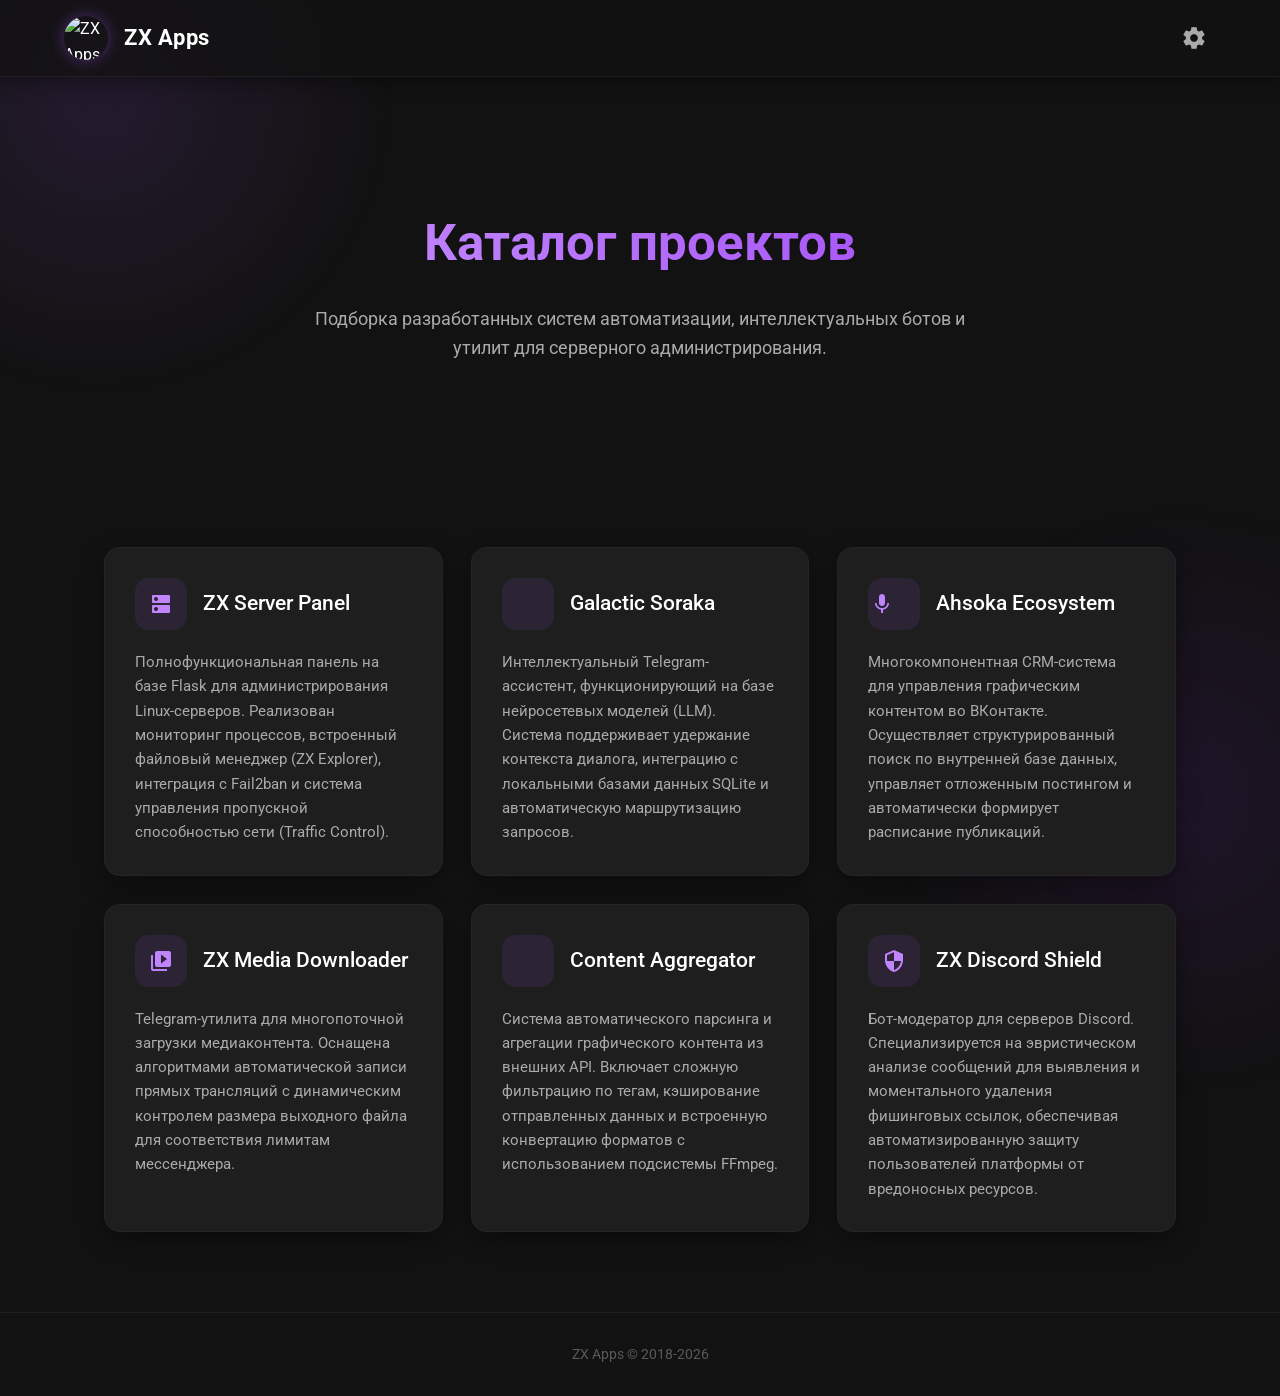
==== templates/index.html @ 3e59f1d2 "Create index.html" ====
<!DOCTYPE html>
<html lang="ru">
<head>
    <meta charset="UTF-8">
    <meta name="viewport" content="width=device-width, initial-scale=1.0">
    <title>ZX Apps | Каталог проектов</title>
    <meta name="description" content="Каталог разработанных систем автоматизации, ботов и серверных панелей.">
    
    <!-- Иконка для вкладки браузера -->
    <link rel="icon" type="image/svg+xml" href="static/zx_logo.svg">
    <link rel="shortcut icon" href="static/zx_logo.svg">
    
    <!-- Подключение шрифтов Material Design -->
    <link href="https://fonts.googleapis.com/css2?family=Roboto:wght@300;400;500;700&display=swap" rel="stylesheet">
    <link href="https://fonts.googleapis.com/icon?family=Material+Icons" rel="stylesheet">
    
    <style>
        /* Темная цветовая палитра на основе логотипа */
        :root {
            --primary: #a855f7;
            --primary-light: #c084fc;
            --bg-dark: #121212;
            --surface: #1e1e1e;
            --surface-hover: #2c2c2c;
            --text-primary: #ffffff;
            --text-secondary: #aaaaaa;
            --shadow: 0 8px 24px rgba(0, 0, 0, 0.4);
            --transition: all 0.3s cubic-bezier(0.25, 0.8, 0.25, 1);
        }

        * {
            margin: 0;
            padding: 0;
            box-sizing: border-box;
            font-family: 'Roboto', sans-serif;
            -webkit-font-smoothing: antialiased;
        }

        body {
            background-color: var(--bg-dark);
            color: var(--text-primary);
            overflow-x: hidden;
            line-height: 1.6;
        }

        /* Анимированный фон (Градиентные пятна) */
        .bg-glow {
            position: fixed;
            width: 600px;
            height: 600px;
            background: radial-gradient(circle, rgba(168, 85, 247, 0.12) 0%, rgba(18, 18, 18, 0) 70%);
            border-radius: 50%;
            top: -200px;
            left: -200px;
            z-index: -1;
            animation: float 10s infinite alternate ease-in-out;
            pointer-events: none;
        }
        .bg-glow:nth-child(2) {
            top: auto;
            bottom: -200px;
            left: auto;
            right: -200px;
            background: radial-gradient(circle, rgba(126, 34, 206, 0.12) 0%, rgba(18, 18, 18, 0) 70%);
            animation-delay: -5s;
        }

        @keyframes float {
            0% { transform: translate(0, 0); }
            100% { transform: translate(40px, 40px); }
        }

        /* Навигация (Glassmorphism) */
        header {
            padding: 16px 5%;
            display: flex;
            align-items: center;
            justify-content: space-between; /* Изменено: расталкиваем логотип и настройки по краям */
            background: rgba(18, 18, 18, 0.75);
            backdrop-filter: blur(12px);
            -webkit-backdrop-filter: blur(12px);
            position: sticky;
            top: 0;
            z-index: 100;
            box-shadow: 0 4px 20px rgba(0,0,0,0.4);
            border-bottom: 1px solid rgba(255, 255, 255, 0.05);
        }

        .logo-container {
            display: flex;
            align-items: center;
            gap: 16px;
            text-decoration: none;
            color: inherit;
        }

        .logo {
            width: 44px;
            height: 44px;
            border-radius: 50%;
            object-fit: cover;
            box-shadow: 0 0 15px rgba(168, 85, 247, 0.4);
            transition: var(--transition);
        }

        .logo-container:hover .logo {
            transform: scale(1.05);
            box-shadow: 0 0 20px rgba(168, 85, 247, 0.6);
        }

        .brand-name {
            font-size: 1.4rem;
            font-weight: 700;
            letter-spacing: 0.5px;
            color: var(--text-primary);
        }

        /* Кнопка настроек */
        .settings-btn {
            display: flex;
            align-items: center;
            justify-content: center;
            width: 44px; /* Тот же размер, что и у логотипа */
            height: 44px;
            border-radius: 50%;
            color: var(--text-secondary);
            text-decoration: none;
            transition: var(--transition);
            background: transparent;
        }

        .settings-btn .material-icons {
            font-size: 26px;
            transition: transform 0.5s ease; /* Плавное вращение */
        }

        .settings-btn:hover {
            color: var(--primary-light);
            background: rgba(168, 85, 247, 0.1);
            box-shadow: 0 0 15px rgba(168, 85, 247, 0.2);
        }

        .settings-btn:hover .material-icons {
            transform: rotate(90deg); /* Эффект вращения шестеренки */
        }

        /* Главный экран */
        .hero {
            min-height: 50vh;
            display: flex;
            flex-direction: column;
            justify-content: center;
            align-items: center;
            text-align: center;
            padding: 60px 20px;
            opacity: 0;
            transform: translateY(30px);
            animation: fadeUp 1s forwards ease-out;
        }

        .hero h1 {
            font-size: 3.2rem;
            margin-bottom: 20px;
            background: linear-gradient(45deg, var(--primary-light), var(--primary));
            -webkit-background-clip: text;
            -webkit-text-fill-color: transparent;
            font-weight: 700;
        }

        .hero p {
            font-size: 1.15rem;
            color: var(--text-secondary);
            max-width: 650px;
            margin-bottom: 40px;
        }

        /* Сетка проектов */
        .projects-section {
            padding: 20px 5% 80px;
            max-width: 1200px;
            margin: 0 auto;
        }

        .grid {
            display: grid;
            grid-template-columns: repeat(auto-fit, minmax(300px, 1fr));
            gap: 28px;
        }

        /* Карточка Material Design */
        .card {
            background: var(--surface);
            border-radius: 16px;
            padding: 30px;
            box-shadow: var(--shadow);
            transition: var(--transition);
            position: relative;
            overflow: hidden;
            opacity: 0;
            transform: translateY(40px);
            border: 1px solid rgba(255,255,255,0.03);
        }

        .card::before {
            content: '';
            position: absolute;
            top: 0; left: 0; right: 0;
            height: 3px;
            background: var(--primary);
            transform: scaleX(0);
            transform-origin: left;
            transition: transform 0.4s ease;
        }

        .card:hover {
            transform: translateY(-8px);
            background: var(--surface-hover);
            box-shadow: 0 15px 35px rgba(168, 85, 247, 0.15);
            border-color: rgba(255,255,255,0.08);
        }

        .card:hover::before {
            transform: scaleX(1);
        }

        .card-header {
            display: flex;
            align-items: center;
            gap: 16px;
            margin-bottom: 20px;
        }

        .card-icon {
            display: flex;
            align-items: center;
            justify-content: center;
            width: 52px;
            height: 52px;
            background: rgba(168, 85, 247, 0.1);
            color: var(--primary-light);
            border-radius: 14px;
            font-size: 28px;
        }

        .card-title {
            font-size: 1.3rem;
            font-weight: 500;
            color: var(--text-primary);
        }

        .card-desc {
            color: var(--text-secondary);
            font-size: 0.95rem;
            line-height: 1.6;
        }

        /* Анимации появления (Intersection Observer) */
        .visible {
            opacity: 1 !important;
            transform: translateY(0) !important;
        }

        @keyframes fadeUp {
            to {
                opacity: 1;
                transform: translateY(0);
            }
        }

        footer {
            text-align: center;
            padding: 30px;
            color: rgba(255, 255, 255, 0.3);
            border-top: 1px solid rgba(255,255,255,0.05);
            font-size: 0.9rem;
        }

        @media (max-width: 768px) {
            .hero h1 { font-size: 2.4rem; }
            .hero p { font-size: 1rem; }
            .grid { grid-template-columns: 1fr; }
        }
    </style>
</head>
<body>

    <!-- Фоновые элементы -->
    <div class="bg-glow"></div>
    <div class="bg-glow"></div>

    <header>
        <!-- Ссылка на главную страницу -->
        <a href="/" class="logo-container">
            <img src="zx_logo.svg" alt="ZX Apps Logo" class="logo">
            <div class="brand-name">ZX Apps</div>
        </a>
        
        <!-- Ссылка на настройки -->
        <a href="/settings" class="settings-btn" title="Настройки">
            <span class="material-icons">settings</span>
        </a>
    </header>

    <main>
        <section class="hero">
            <h1>Каталог проектов</h1>
            <p>Подборка разработанных систем автоматизации, интеллектуальных ботов и утилит для серверного администрирования.</p>
        </section>

        <section class="projects-section">
            <div class="grid">
                
                <!-- Server -->
                <div class="card observe">
                    <div class="card-header">
                        <div class="card-icon"><span class="material-icons">dns</span></div>
                        <h3 class="card-title">ZX Server Panel</h3>
                    </div>
                    <p class="card-desc">Полнофункциональная панель на базе Flask для администрирования Linux-серверов. Реализован мониторинг процессов, встроенный файловый менеджер (ZX Explorer), интеграция с Fail2ban и система управления пропускной способностью сети (Traffic Control).</p>
                </div>

                <!-- Soraka -->
                <div class="card observe" style="transition-delay: 0.1s;">
                    <div class="card-header">
                        <div class="card-icon"><span class="material-icons">smart_toy</span></div>
                        <h3 class="card-title">Galactic Soraka</h3>
                    </div>
                    <p class="card-desc">Интеллектуальный Telegram-ассистент, функционирующий на базе нейросетевых моделей (LLM). Система поддерживает удержание контекста диалога, интеграцию с локальными базами данных SQLite и автоматическую маршрутизацию запросов.</p>
                </div>

                <!-- Ahsoka Ecosystem -->
                <div class="card observe" style="transition-delay: 0.2s;">
                    <div class="card-header">
                        <div class="card-icon"><span class="material-icons">dynamic_feed</span></div>
                        <h3 class="card-title">Ahsoka Ecosystem</h3>
                    </div>
                    <p class="card-desc">Многокомпонентная CRM-система для управления графическим контентом во ВКонтакте. Осуществляет структурированный поиск по внутренней базе данных, управляет отложенным постингом и автоматически формирует расписание публикаций.</p>
                </div>

                <!-- YT_DL -->
                <div class="card observe" style="transition-delay: 0.3s;">
                    <div class="card-header">
                        <div class="card-icon"><span class="material-icons">video_library</span></div>
                        <h3 class="card-title">ZX Media Downloader</h3>
                    </div>
                    <p class="card-desc">Telegram-утилита для многопоточной загрузки медиаконтента. Оснащена алгоритмами автоматической записи прямых трансляций с динамическим контролем размера выходного файла для соответствия лимитам мессенджера.</p>
                </div>

                <!-- R34 -->
                <div class="card observe" style="transition-delay: 0.4s;">
                    <div class="card-header">
                        <div class="card-icon"><span class="material-icons">data_exploration</span></div>
                        <h3 class="card-title">Content Aggregator</h3>
                    </div>
                    <p class="card-desc">Система автоматического парсинга и агрегации графического контента из внешних API. Включает сложную фильтрацию по тегам, кэширование отправленных данных и встроенную конвертацию форматов с использованием подсистемы FFmpeg.</p>
                </div>

                <!-- Zotic -->
                <div class="card observe" style="transition-delay: 0.5s;">
                    <div class="card-header">
                        <div class="card-icon"><span class="material-icons">security</span></div>
                        <h3 class="card-title">ZX Discord Shield</h3>
                    </div>
                    <p class="card-desc">Бот-модератор для серверов Discord. Специализируется на эвристическом анализе сообщений для выявления и моментального удаления фишинговых ссылок, обеспечивая автоматизированную защиту пользователей платформы от вредоносных ресурсов.</p>
                </div>

            </div>
        </section>
    </main>

    <footer>
        <p>ZX Apps &copy; 2018-2026</p>
    </footer>

    <script>
        // JS для оптимизированной анимации появления при скролле
        document.addEventListener("DOMContentLoaded", () => {
            const observerOptions = {
                root: null,
                rootMargin: '0px',
                threshold: 0.15
            };

            const observer = new IntersectionObserver((entries, observer) => {
                entries.forEach(entry => {
                    if (entry.isIntersecting) {
                        entry.target.classList.add('visible');
                        observer.unobserve(entry.target);
                    }
                });
            }, observerOptions);

            const cards = document.querySelectorAll('.observe');
            cards.forEach(card => observer.observe(card));
        });
    </script>
</body>
</html>
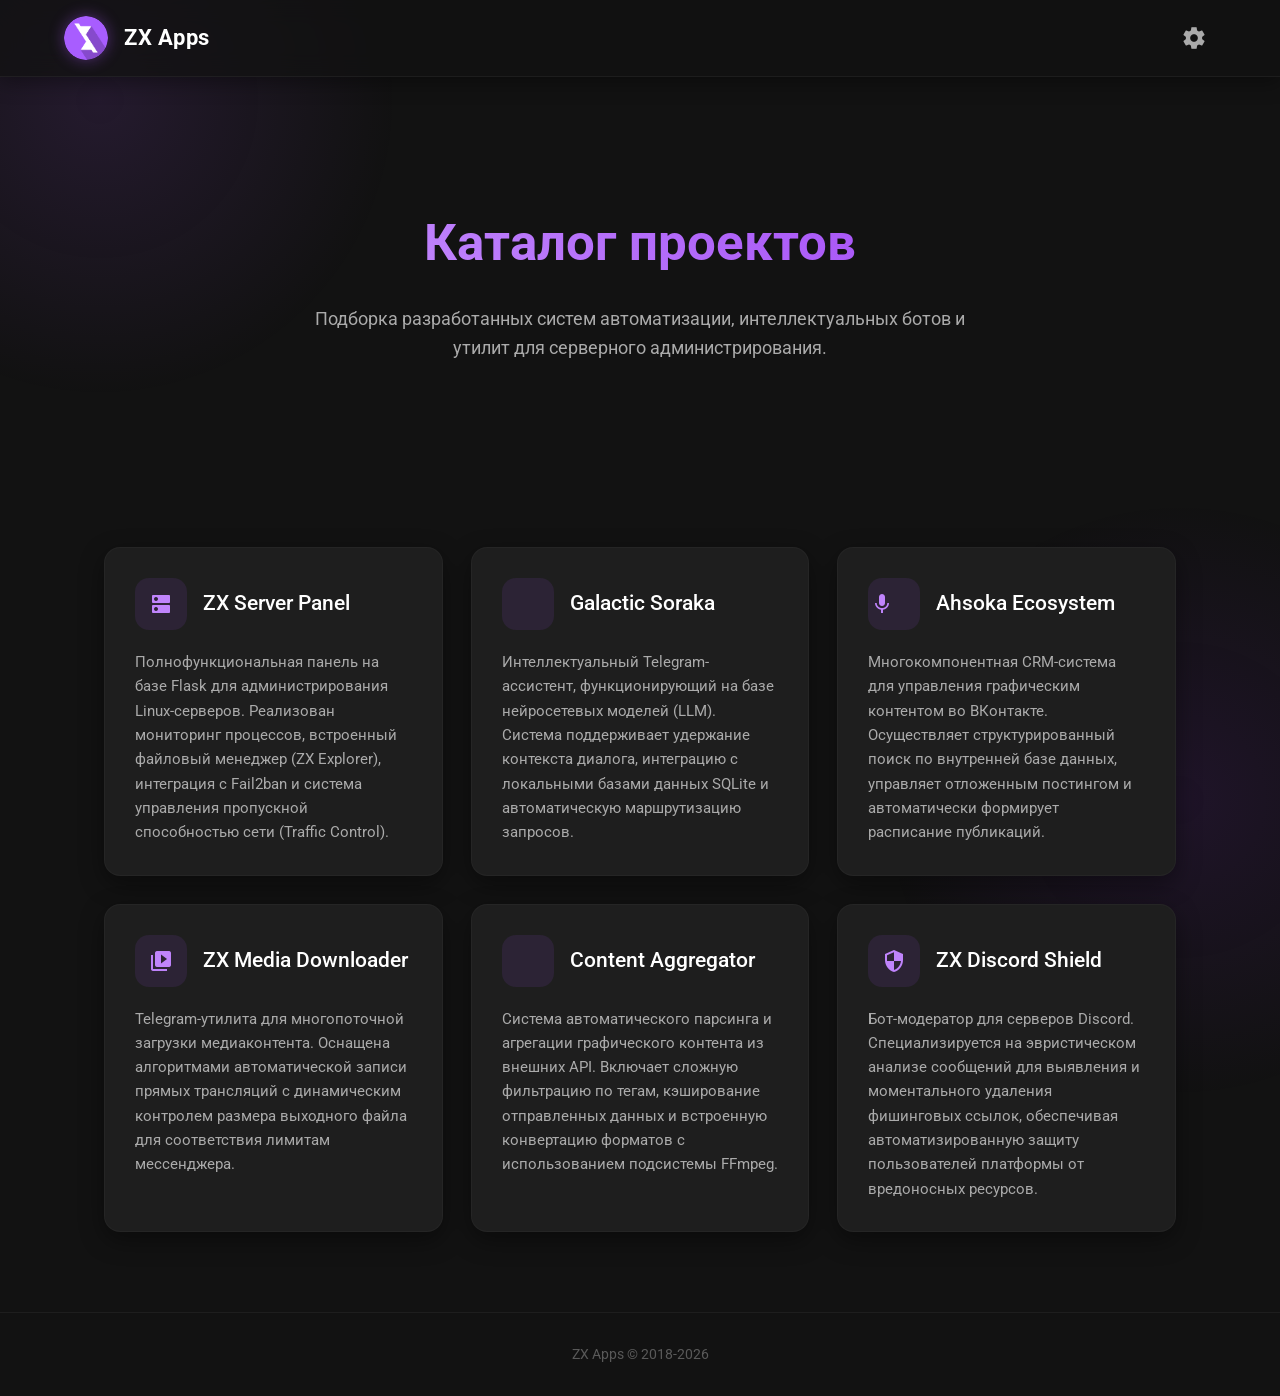
==== commit 630acfed: "Update index.html" ====
--- a/templates/index.html
+++ b/templates/index.html
@@ -7,8 +7,8 @@
     <meta name="description" content="Каталог разработанных систем автоматизации, ботов и серверных панелей.">
     
     <!-- Иконка для вкладки браузера -->
-    <link rel="icon" type="image/svg+xml" href="static/zx_logo.svg">
-    <link rel="shortcut icon" href="static/zx_logo.svg">
+    <link rel="icon" type="image/svg+xml" href="/static/logo.ico">
+    <link rel="shortcut icon" href="/static/logo.ico">
     
     <!-- Подключение шрифтов Material Design -->
     <link href="https://fonts.googleapis.com/css2?family=Roboto:wght@300;400;500;700&display=swap" rel="stylesheet">
@@ -291,7 +291,7 @@
     <header>
         <!-- Ссылка на главную страницу -->
         <a href="/" class="logo-container">
-            <img src="zx_logo.svg" alt="ZX Apps Logo" class="logo">
+            <img src="/static/zx_logo.svg" alt="ZX Apps Logo" class="logo">
             <div class="brand-name">ZX Apps</div>
         </a>
         
